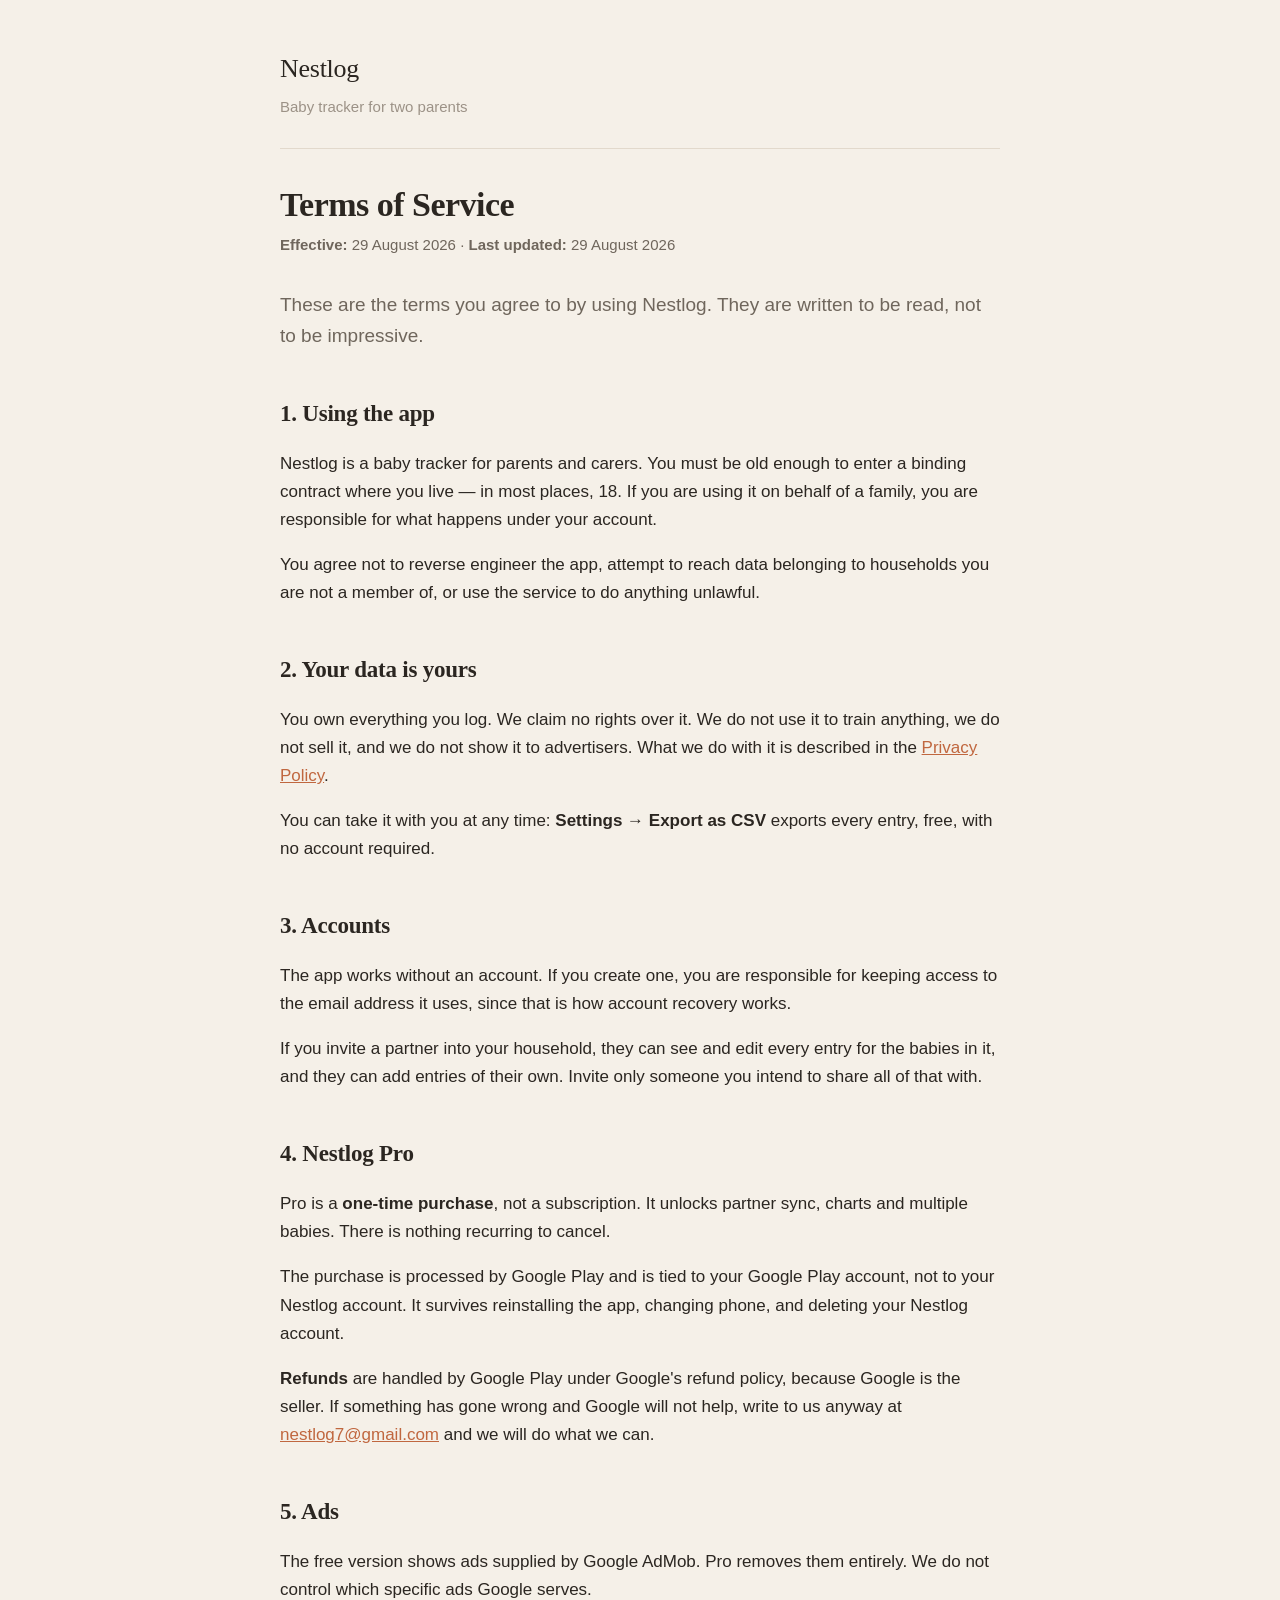
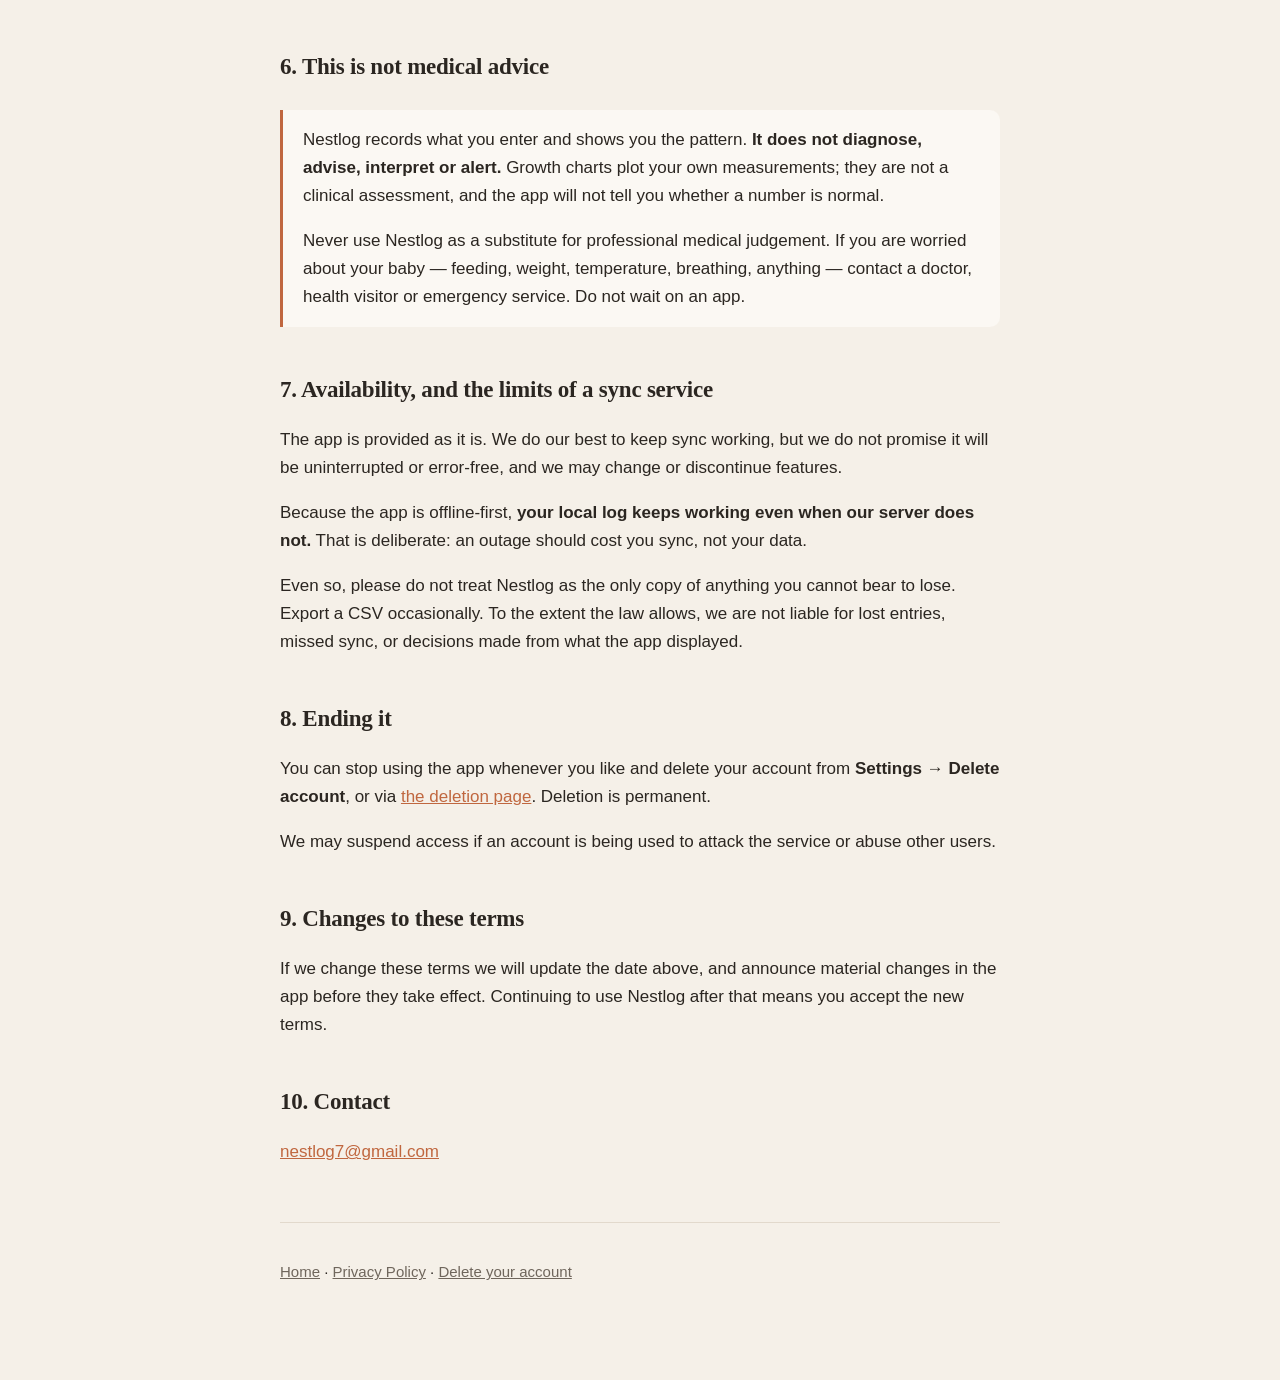
==== terms.html @ 00dbd0c0 "add privacy policy, terms and account deletion pages Published for the Nestlog Play listing. Contact" ====
<!doctype html>
<html lang="en">
<head>
<meta charset="utf-8">
<meta name="viewport" content="width=device-width, initial-scale=1">
<title>Terms of Service — Nestlog</title>
<link rel="stylesheet" href="style.css">
</head>
<body>
<div class="wrap">

<header class="site">
  <a class="brand" href="./">Nestlog</a>
  <div class="tag">Baby tracker for two parents</div>
</header>

<h1>Terms of Service</h1>
<p class="dates"><strong>Effective:</strong> 29 August 2026 &middot; <strong>Last updated:</strong> 29 August 2026</p>

<p class="lede">These are the terms you agree to by using Nestlog. They are written to be read, not to be impressive.</p>

<h2>1. Using the app</h2>

<p>Nestlog is a baby tracker for parents and carers. You must be old enough to enter a binding contract where you live &mdash; in most places, 18. If you are using it on behalf of a family, you are responsible for what happens under your account.</p>

<p>You agree not to reverse engineer the app, attempt to reach data belonging to households you are not a member of, or use the service to do anything unlawful.</p>

<h2>2. Your data is yours</h2>

<p>You own everything you log. We claim no rights over it. We do not use it to train anything, we do not sell it, and we do not show it to advertisers. What we do with it is described in the <a href="privacy.html">Privacy Policy</a>.</p>

<p>You can take it with you at any time: <strong>Settings &rarr; Export as CSV</strong> exports every entry, free, with no account required.</p>

<h2>3. Accounts</h2>

<p>The app works without an account. If you create one, you are responsible for keeping access to the email address it uses, since that is how account recovery works.</p>

<p>If you invite a partner into your household, they can see and edit every entry for the babies in it, and they can add entries of their own. Invite only someone you intend to share all of that with.</p>

<h2>4. Nestlog Pro</h2>

<p>Pro is a <strong>one-time purchase</strong>, not a subscription. It unlocks partner sync, charts and multiple babies. There is nothing recurring to cancel.</p>

<p>The purchase is processed by Google Play and is tied to your Google Play account, not to your Nestlog account. It survives reinstalling the app, changing phone, and deleting your Nestlog account.</p>

<p><strong>Refunds</strong> are handled by Google Play under Google's refund policy, because Google is the seller. If something has gone wrong and Google will not help, write to us anyway at <a href="mailto:nestlog7@gmail.com">nestlog7@gmail.com</a> and we will do what we can.</p>

<h2>5. Ads</h2>

<p>The free version shows ads supplied by Google AdMob. Pro removes them entirely. We do not control which specific ads Google serves.</p>

<h2>6. This is not medical advice</h2>

<div class="callout">
<p>Nestlog records what you enter and shows you the pattern. <strong>It does not diagnose, advise, interpret or alert.</strong> Growth charts plot your own measurements; they are not a clinical assessment, and the app will not tell you whether a number is normal.</p>
<p>Never use Nestlog as a substitute for professional medical judgement. If you are worried about your baby &mdash; feeding, weight, temperature, breathing, anything &mdash; contact a doctor, health visitor or emergency service. Do not wait on an app.</p>
</div>

<h2>7. Availability, and the limits of a sync service</h2>

<p>The app is provided as it is. We do our best to keep sync working, but we do not promise it will be uninterrupted or error-free, and we may change or discontinue features.</p>

<p>Because the app is offline-first, <strong>your local log keeps working even when our server does not.</strong> That is deliberate: an outage should cost you sync, not your data.</p>

<p>Even so, please do not treat Nestlog as the only copy of anything you cannot bear to lose. Export a CSV occasionally. To the extent the law allows, we are not liable for lost entries, missed sync, or decisions made from what the app displayed.</p>

<h2>8. Ending it</h2>

<p>You can stop using the app whenever you like and delete your account from <strong>Settings &rarr; Delete account</strong>, or via <a href="delete-account.html">the deletion page</a>. Deletion is permanent.</p>

<p>We may suspend access if an account is being used to attack the service or abuse other users.</p>

<h2>9. Changes to these terms</h2>

<p>If we change these terms we will update the date above, and announce material changes in the app before they take effect. Continuing to use Nestlog after that means you accept the new terms.</p>

<h2>10. Contact</h2>

<p><a href="mailto:nestlog7@gmail.com">nestlog7@gmail.com</a></p>

<footer class="site">
  <p><a href="./">Home</a> &middot; <a href="privacy.html">Privacy Policy</a> &middot; <a href="delete-account.html">Delete your account</a></p>
</footer>

</div>
</body>
</html>
---- style.css ----
/* Nestlog legal pages.
   Palette follows the app: paper ground, amber accent, ink text. */

:root {
  --paper: #f5f0e8;
  --card: #fbf8f3;
  --ink: #2b2621;
  --muted: #6f665c;
  --faint: #9c9287;
  --amber: #c0673f;
  --hairline: #e2d9cc;
  --sleep: #5c6b8a;
}

@media (prefers-color-scheme: dark) {
  :root {
    --paper: #14110e;
    --card: #1c1815;
    --ink: #ece3d6;
    --muted: #a89b8b;
    --faint: #7d7264;
    --amber: #d98a5e;
    --hairline: #2e2822;
    --sleep: #8fa0c0;
  }
}

* { box-sizing: border-box; }

body {
  margin: 0;
  padding: 0 20px 80px;
  background: var(--paper);
  color: var(--ink);
  font: 17px/1.65 -apple-system, BlinkMacSystemFont, "Segoe UI", Roboto, Helvetica, Arial, sans-serif;
  -webkit-text-size-adjust: 100%;
}

.wrap { max-width: 720px; margin: 0 auto; }

header.site {
  padding: 48px 0 28px;
  border-bottom: 1px solid var(--hairline);
  margin-bottom: 36px;
}

header.site a.brand {
  font-family: Georgia, "Times New Roman", serif;
  font-size: 26px;
  color: var(--ink);
  text-decoration: none;
  letter-spacing: -0.01em;
}

header.site .tag { color: var(--faint); font-size: 15px; margin-top: 4px; }

h1 {
  font-family: Georgia, "Times New Roman", serif;
  font-size: 34px;
  line-height: 1.2;
  letter-spacing: -0.015em;
  margin: 0 0 8px;
}

h2 {
  font-family: Georgia, "Times New Roman", serif;
  font-size: 23px;
  margin: 44px 0 10px;
  letter-spacing: -0.01em;
}

h3 { font-size: 17px; margin: 28px 0 6px; }

p, li { color: var(--ink); }
li { margin-bottom: 6px; }
ul { padding-left: 22px; }

a { color: var(--amber); }
a:hover { text-decoration: none; }

.dates {
  color: var(--muted);
  font-size: 15px;
  margin: 0 0 32px;
}

.lede {
  font-size: 19px;
  line-height: 1.6;
  color: var(--muted);
  margin: 0 0 28px;
}

.card {
  background: var(--card);
  border: 1px solid var(--hairline);
  border-radius: 14px;
  padding: 20px 22px;
  margin: 22px 0;
}

.card h3 { margin-top: 0; }
.card p:last-child, .card ul:last-child { margin-bottom: 0; }

.callout {
  border-left: 3px solid var(--amber);
  background: var(--card);
  border-radius: 0 10px 10px 0;
  padding: 16px 20px;
  margin: 24px 0;
}

.callout p:first-child { margin-top: 0; }
.callout p:last-child { margin-bottom: 0; }

table {
  width: 100%;
  border-collapse: collapse;
  margin: 18px 0;
  font-size: 16px;
}

th, td {
  text-align: left;
  padding: 10px 12px;
  border-bottom: 1px solid var(--hairline);
  vertical-align: top;
}

th { color: var(--muted); font-weight: 600; font-size: 14px; letter-spacing: 0.02em; text-transform: uppercase; }

.table-scroll { overflow-x: auto; }

.nav-cards { display: grid; gap: 14px; margin: 28px 0; }

a.nav-card {
  display: block;
  background: var(--card);
  border: 1px solid var(--hairline);
  border-radius: 14px;
  padding: 18px 20px;
  text-decoration: none;
  color: var(--ink);
}

a.nav-card:hover { border-color: var(--amber); }
a.nav-card strong { display: block; font-size: 18px; margin-bottom: 3px; }
a.nav-card span { color: var(--muted); font-size: 15px; }

footer.site {
  margin-top: 56px;
  padding-top: 22px;
  border-top: 1px solid var(--hairline);
  color: var(--faint);
  font-size: 15px;
}

footer.site a { color: var(--muted); }

code {
  background: var(--card);
  border: 1px solid var(--hairline);
  border-radius: 5px;
  padding: 1px 6px;
  font-size: 15px;
}

@media (max-width: 520px) {
  body { font-size: 16px; }
  h1 { font-size: 28px; }
  h2 { font-size: 21px; }
}
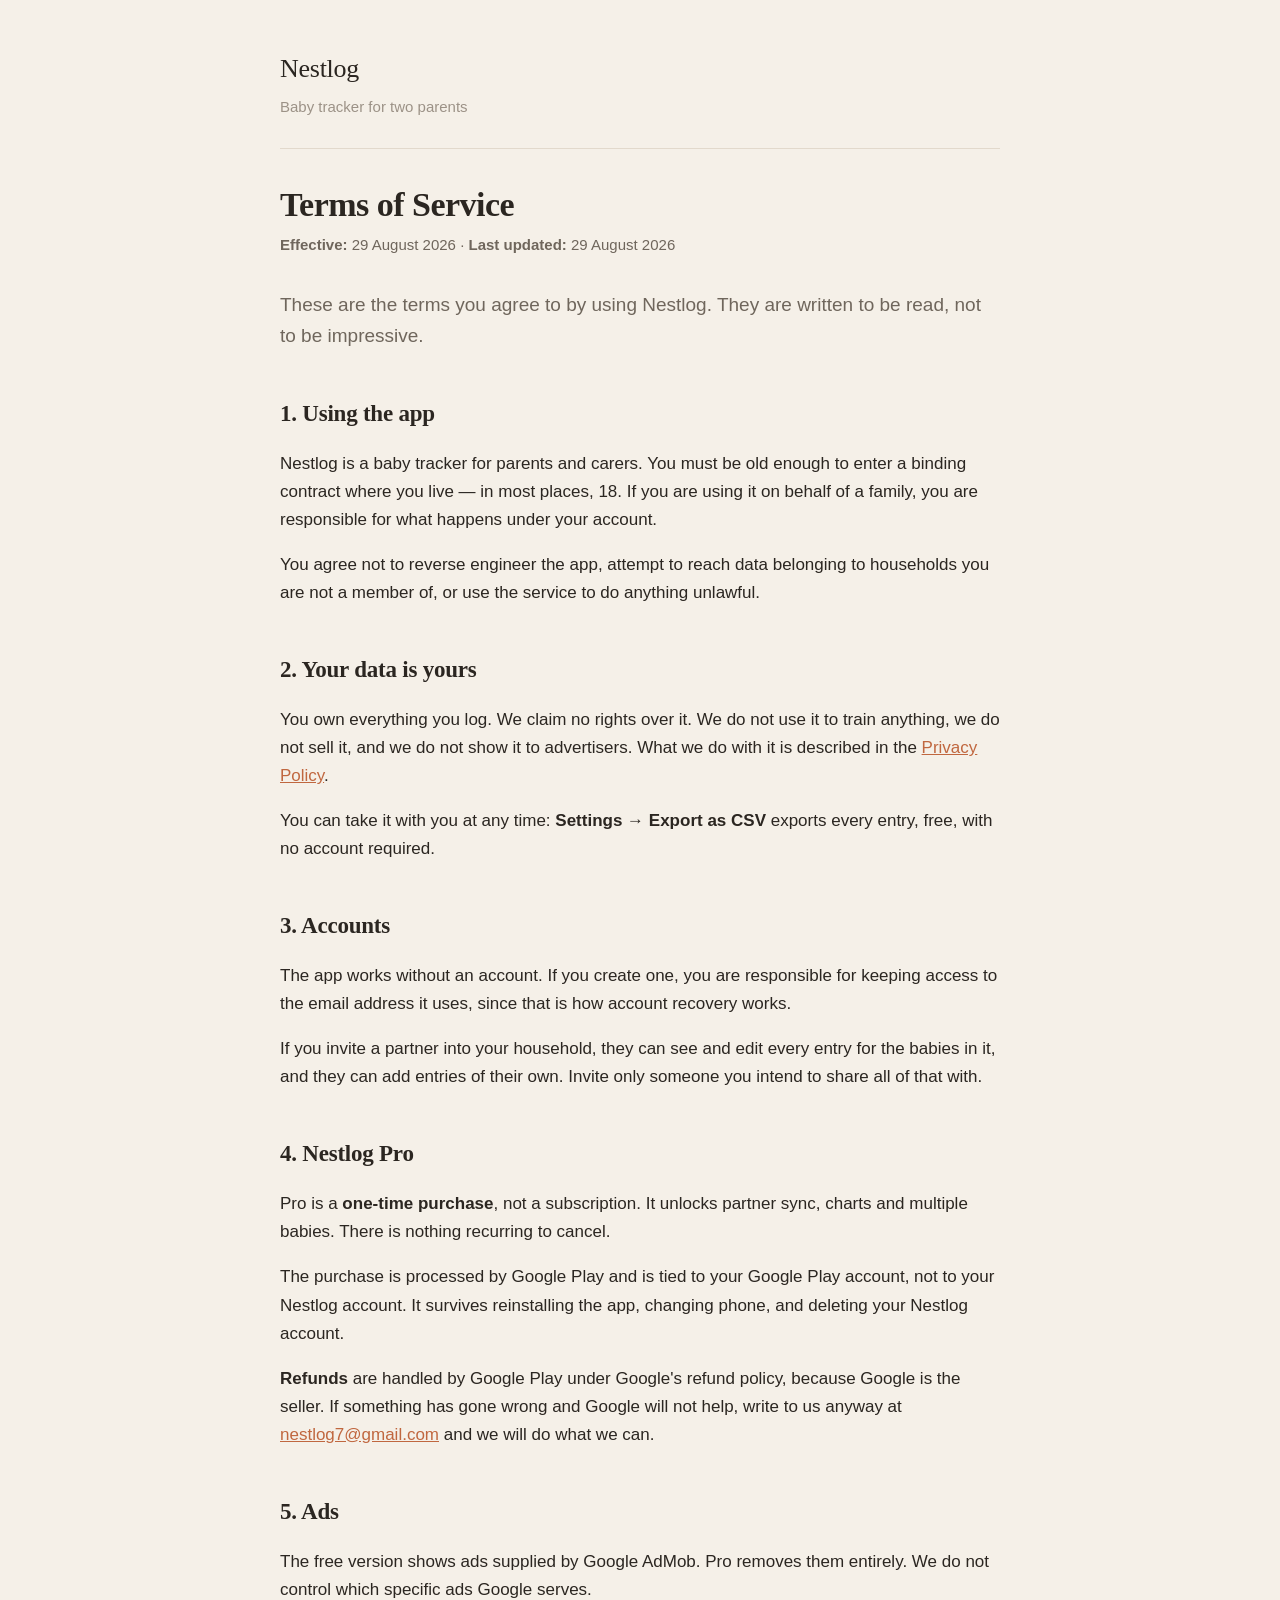
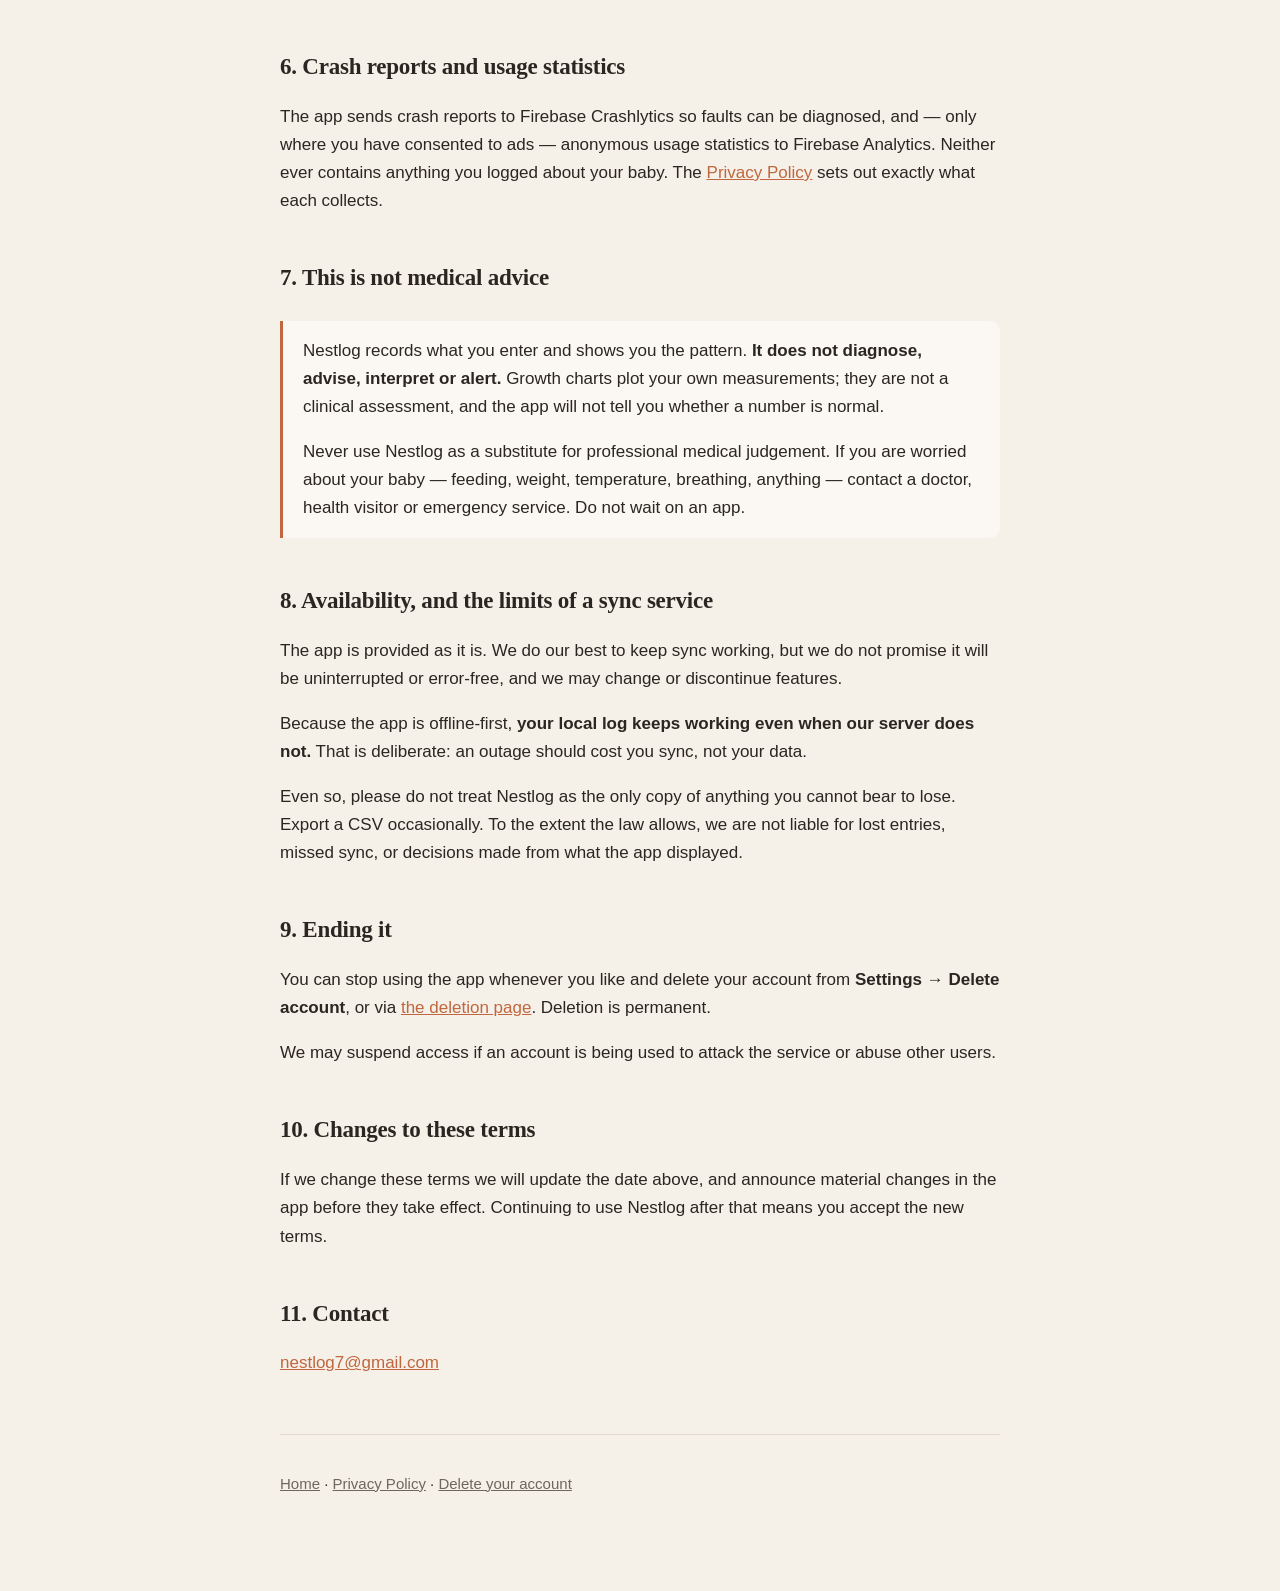
==== commit 8fd75176: "disclose Firebase Analytics and Crashlytics Both were added to the app on the same day these pages w" ====
--- a/terms.html
+++ b/terms.html
@@ -49,14 +49,18 @@
 
 <p>The free version shows ads supplied by Google AdMob. Pro removes them entirely. We do not control which specific ads Google serves.</p>
 
-<h2>6. This is not medical advice</h2>
+<h2>6. Crash reports and usage statistics</h2>
+
+<p>The app sends crash reports to Firebase Crashlytics so faults can be diagnosed, and &mdash; only where you have consented to ads &mdash; anonymous usage statistics to Firebase Analytics. Neither ever contains anything you logged about your baby. The <a href="privacy.html">Privacy Policy</a> sets out exactly what each collects.</p>
+
+<h2>7. This is not medical advice</h2>
 
 <div class="callout">
 <p>Nestlog records what you enter and shows you the pattern. <strong>It does not diagnose, advise, interpret or alert.</strong> Growth charts plot your own measurements; they are not a clinical assessment, and the app will not tell you whether a number is normal.</p>
 <p>Never use Nestlog as a substitute for professional medical judgement. If you are worried about your baby &mdash; feeding, weight, temperature, breathing, anything &mdash; contact a doctor, health visitor or emergency service. Do not wait on an app.</p>
 </div>
 
-<h2>7. Availability, and the limits of a sync service</h2>
+<h2>8. Availability, and the limits of a sync service</h2>
 
 <p>The app is provided as it is. We do our best to keep sync working, but we do not promise it will be uninterrupted or error-free, and we may change or discontinue features.</p>
 
@@ -64,17 +68,17 @@
 
 <p>Even so, please do not treat Nestlog as the only copy of anything you cannot bear to lose. Export a CSV occasionally. To the extent the law allows, we are not liable for lost entries, missed sync, or decisions made from what the app displayed.</p>
 
-<h2>8. Ending it</h2>
+<h2>9. Ending it</h2>
 
 <p>You can stop using the app whenever you like and delete your account from <strong>Settings &rarr; Delete account</strong>, or via <a href="delete-account.html">the deletion page</a>. Deletion is permanent.</p>
 
 <p>We may suspend access if an account is being used to attack the service or abuse other users.</p>
 
-<h2>9. Changes to these terms</h2>
+<h2>10. Changes to these terms</h2>
 
 <p>If we change these terms we will update the date above, and announce material changes in the app before they take effect. Continuing to use Nestlog after that means you accept the new terms.</p>
 
-<h2>10. Contact</h2>
+<h2>11. Contact</h2>
 
 <p><a href="mailto:nestlog7@gmail.com">nestlog7@gmail.com</a></p>
 
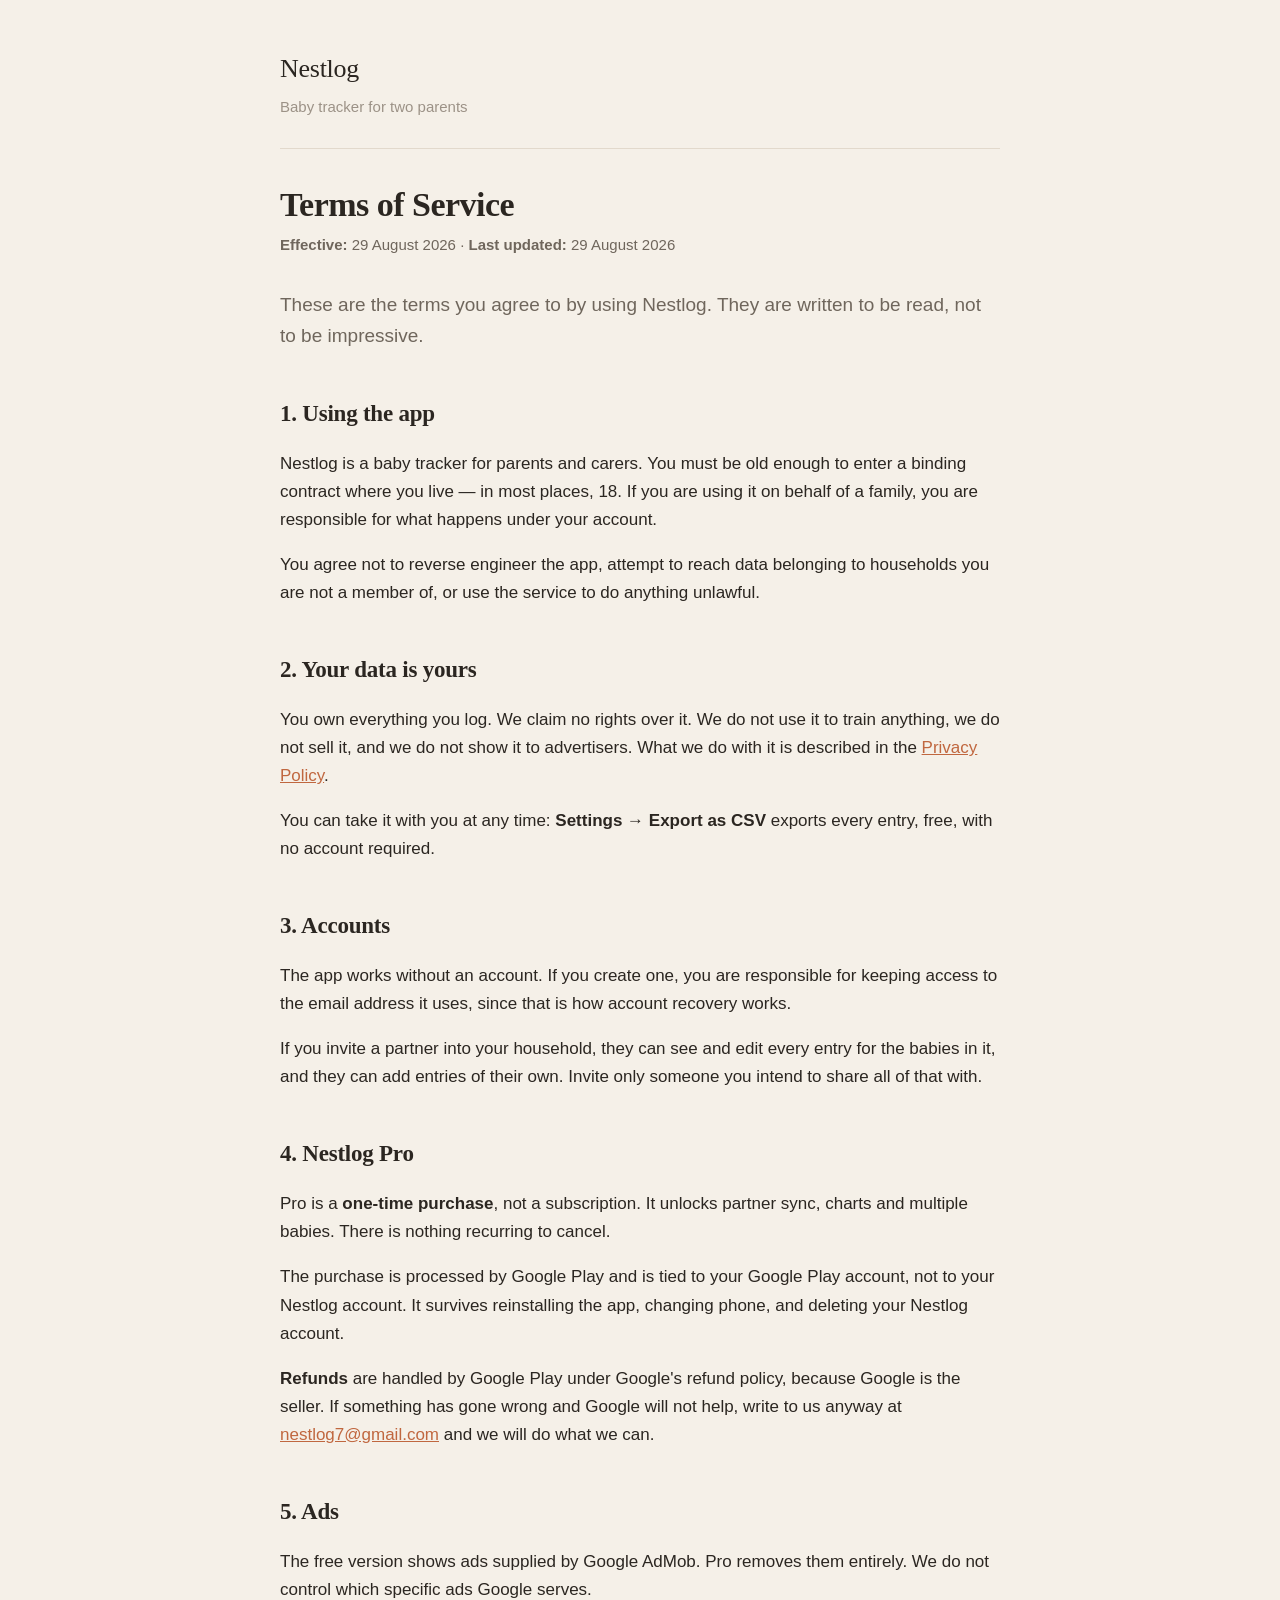
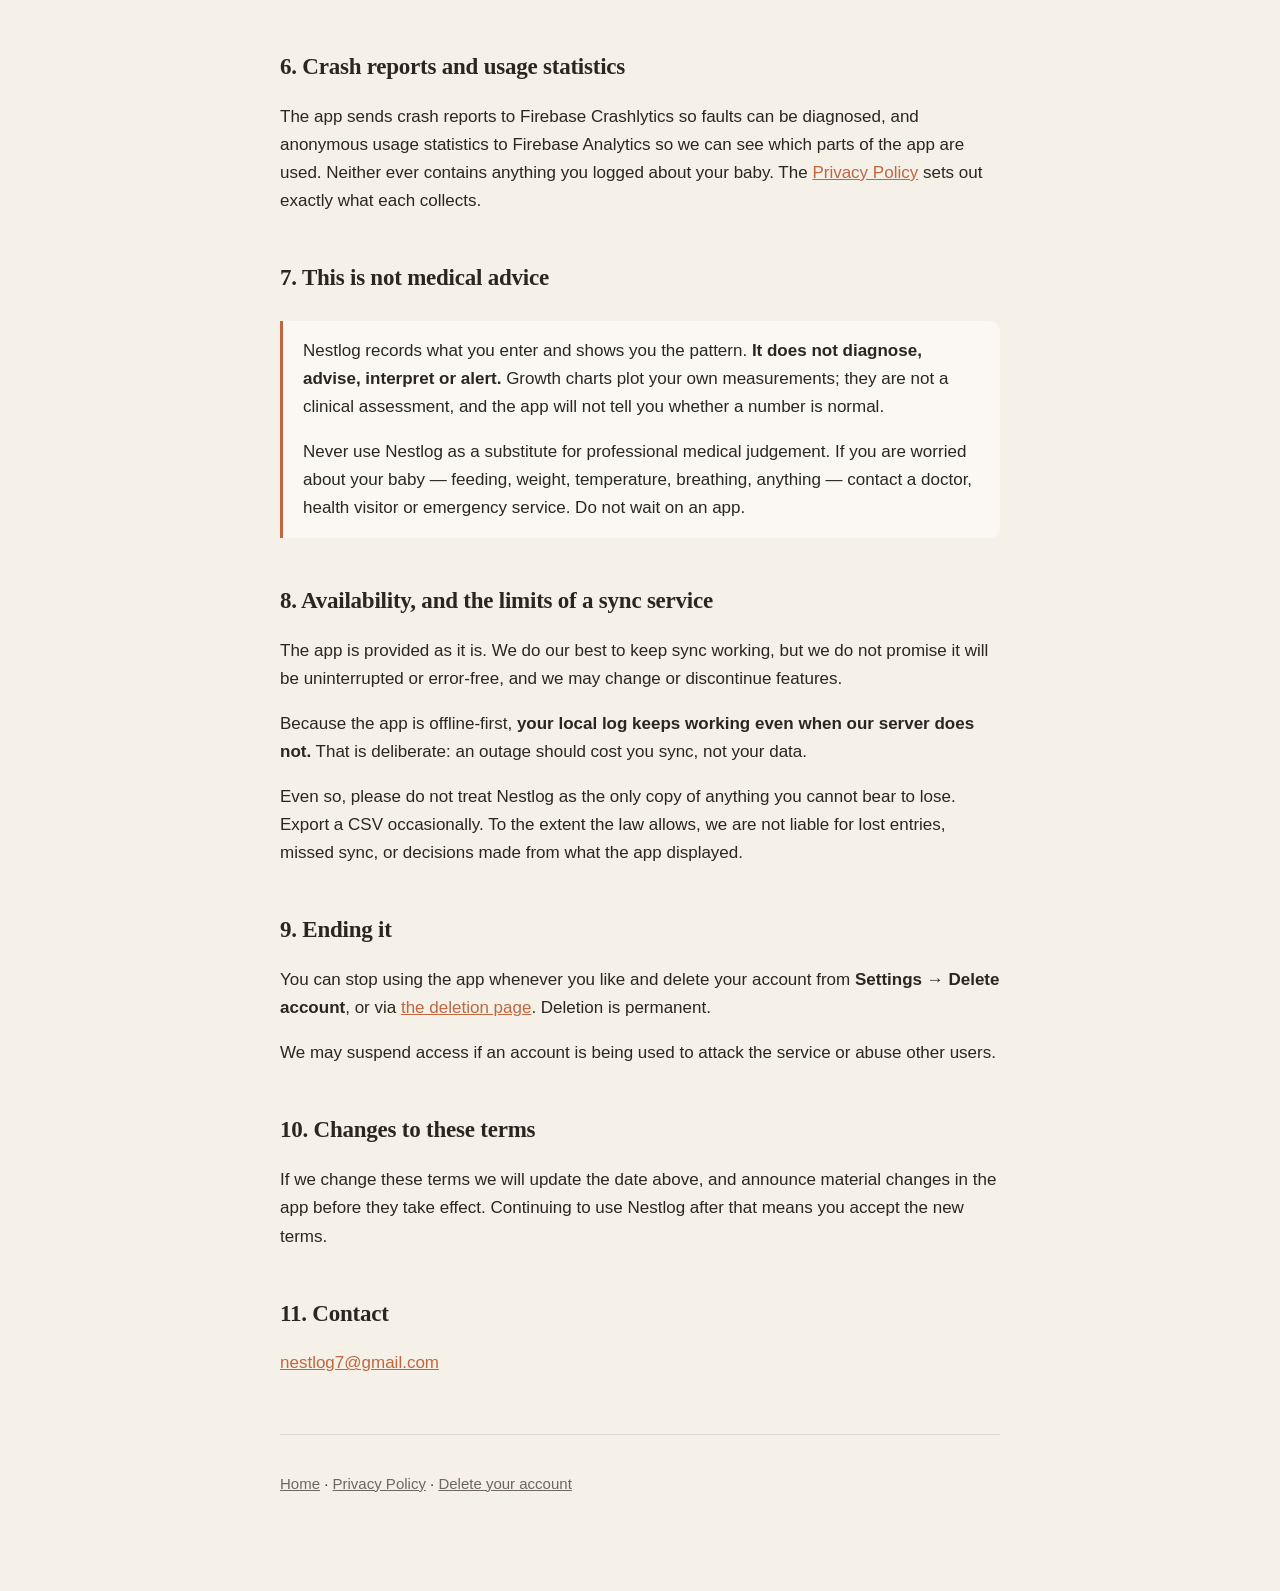
==== commit fd8d9917: "correct the analytics disclosure: collection is not consent-gated The first version described analyt" ====
--- a/terms.html
+++ b/terms.html
@@ -51,7 +51,7 @@
 
 <h2>6. Crash reports and usage statistics</h2>
 
-<p>The app sends crash reports to Firebase Crashlytics so faults can be diagnosed, and &mdash; only where you have consented to ads &mdash; anonymous usage statistics to Firebase Analytics. Neither ever contains anything you logged about your baby. The <a href="privacy.html">Privacy Policy</a> sets out exactly what each collects.</p>
+<p>The app sends crash reports to Firebase Crashlytics so faults can be diagnosed, and anonymous usage statistics to Firebase Analytics so we can see which parts of the app are used. Neither ever contains anything you logged about your baby. The <a href="privacy.html">Privacy Policy</a> sets out exactly what each collects.</p>
 
 <h2>7. This is not medical advice</h2>
 
